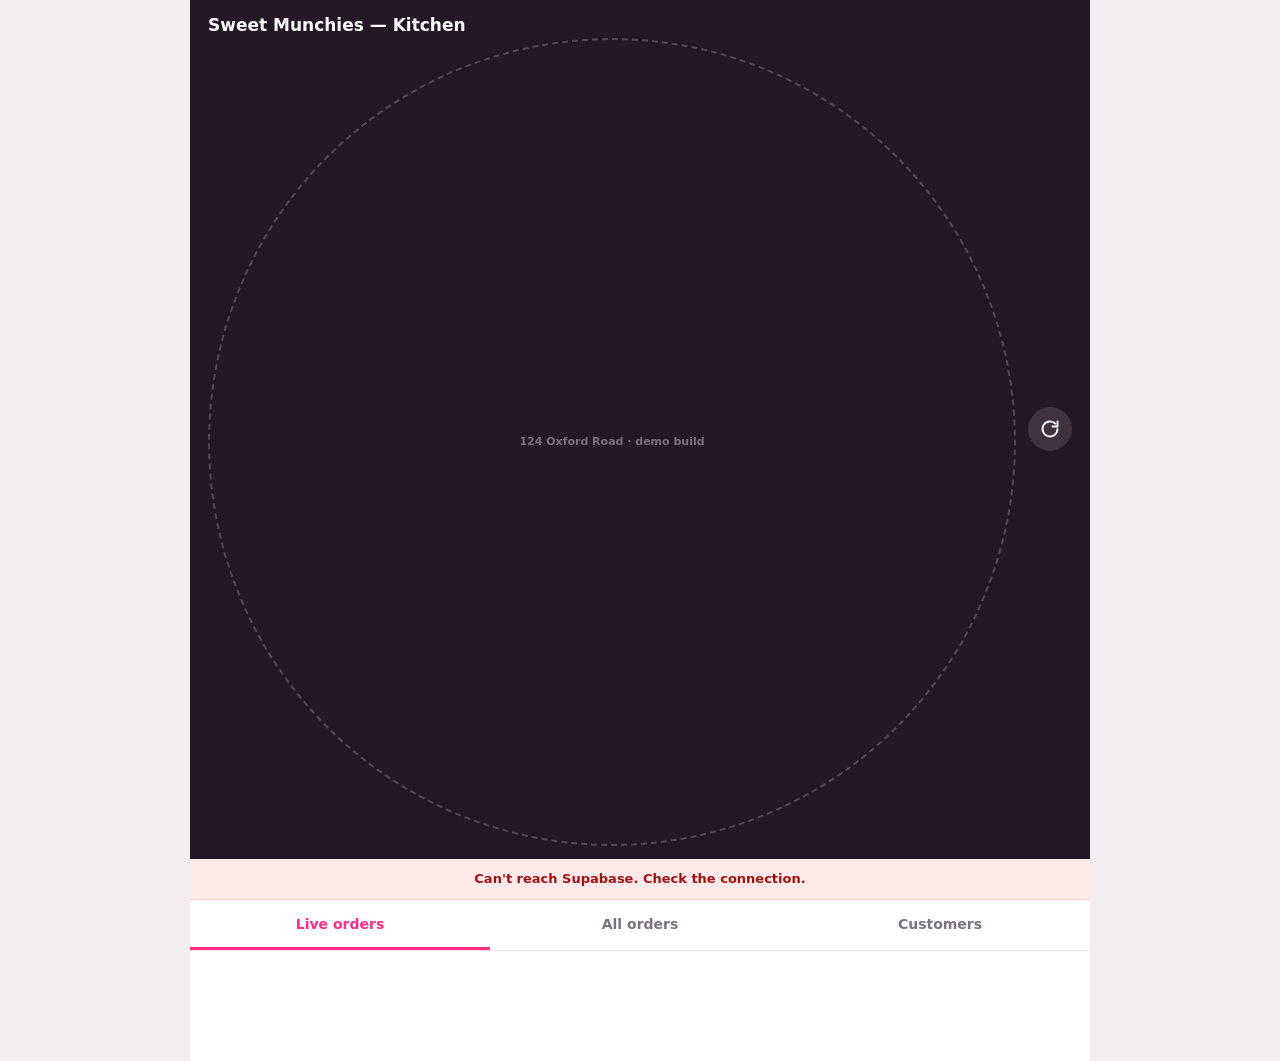
==== admin.html @ 104d4cf8 "add: Sweet Munchies ordering app — customer app, kitchen dashboard, Supabase backend" ====
<!DOCTYPE html>
<html lang="en-GB">
<head>
<meta charset="utf-8">
<meta name="viewport" content="width=device-width, initial-scale=1, viewport-fit=cover">
<meta name="theme-color" content="#241726">
<title>Sweet Munchies — Kitchen</title>
<link rel="stylesheet" href="css/style.css">
<style>
body{background:#f4eef2}
.admin{max-width:900px;margin:0 auto;background:#fff;min-height:100vh;padding-bottom:80px}
.abar{position:sticky;top:0;z-index:40;background:var(--ink);color:#fff;
  padding:calc(13px + env(safe-area-inset-top)) 18px 13px;display:flex;align-items:center;gap:12px}
.abar h1{margin:0;font-size:17px;font-weight:800;flex:1}
.abar .stamp{font-size:11px;opacity:.65}
.refresh{width:44px;height:44px;border-radius:50%;background:rgba(255,255,255,.12);
  display:flex;align-items:center;justify-content:center;color:#fff}
.refresh svg{width:20px;height:20px}
.tabs{display:flex;border-bottom:1px solid var(--border);position:sticky;
  top:calc(56px + env(safe-area-inset-top));background:#fff;z-index:30}
.tab{flex:1;min-height:50px;font-size:14px;font-weight:700;color:var(--muted);
  border-bottom:3px solid transparent}
.tab.on{color:var(--pink);border-bottom-color:var(--pink)}
.stats{display:grid;grid-template-columns:1fr 1fr;gap:12px;padding:16px 18px 4px}
.stat{background:var(--pink-soft);border-radius:16px;padding:14px}
.stat b{display:block;font-size:24px;font-weight:900;color:var(--ink);line-height:1.1}
.stat span{font-size:12px;color:var(--pink-dark);font-weight:700}
.ordercard{margin:14px 18px;border:1px solid var(--border);border-radius:16px;overflow:hidden}
.oc-head{display:flex;align-items:center;gap:10px;padding:14px 16px;background:#fbf6f9}
.oc-ref{font-weight:900;font-size:16px}
.pill{font-size:11px;font-weight:800;padding:5px 11px;border-radius:999px;text-transform:uppercase;letter-spacing:.4px}
.p-placed{background:#fff2cc;color:#8a6100}
.p-preparing{background:#ffe0ef;color:#a3105c}
.p-on_the_way,.p-ready{background:#dbeafe;color:#1e40af}
.p-completed{background:#dcfce7;color:#0a6b36}
.p-cancelled{background:#f1f1f1;color:#666}
.oc-time{margin-left:auto;font-size:12px;color:var(--muted)}
.oc-body{padding:14px 16px}
.oc-cust{font-weight:700;font-size:15px}
.oc-meta{font-size:13px;color:var(--muted);margin-top:2px;line-height:1.45}
.oc-items{margin:12px 0 0;padding:12px 0 0;border-top:1px solid var(--border);font-size:14px}
.oc-item{display:flex;justify-content:space-between;gap:12px;padding:4px 0}
.oc-item i{font-style:normal;color:var(--muted);font-size:12.5px;display:block}
.oc-note{margin-top:10px;background:#fff8e1;border-radius:10px;padding:10px 12px;
  font-size:13px;color:#7a5c00;font-weight:600}
.oc-total{display:flex;justify-content:space-between;margin-top:12px;padding-top:12px;
  border-top:1px solid var(--border);font-weight:800;font-size:16px}
.oc-actions{display:flex;gap:8px;padding:0 16px 16px;flex-wrap:wrap}
.oc-actions button{flex:1;min-width:120px;min-height:46px;border-radius:12px;
  font-weight:700;font-size:14px;background:var(--pink);color:#fff}
.oc-actions .sec{background:#f3eef1;color:var(--ink)}
.custrow{display:flex;gap:12px;align-items:center;padding:14px 18px;border-bottom:1px solid var(--border)}
.custrow b{display:block;font-size:15px}
.custrow span{font-size:12.5px;color:var(--muted)}
.custrow .right{margin-left:auto;text-align:right}
.optin-yes{color:var(--green);font-weight:800;font-size:12px}
.updated{font-size:12px;color:var(--muted);padding:10px 18px 0;text-align:center}
@media (min-width:768px){.stats{grid-template-columns:repeat(4,1fr)}}
</style>
</head>
<body>
<div class="admin">
  <div class="abar">
    <div style="flex:1">
      <h1>Sweet Munchies — Kitchen</h1>
      <div class="stamp">124 Oxford Road · demo build</div>
    </div>
    <button class="refresh" onclick="load()" aria-label="Refresh">
      <svg viewBox="0 0 24 24" fill="none" stroke="currentColor" stroke-width="2.2" stroke-linecap="round" stroke-linejoin="round">
        <path d="M21 12a9 9 0 1 1-2.6-6.4M21 3v6h-6"/></svg></button>
  </div>

  <div class="health" id="health">Can't reach Supabase. Check the connection.</div>

  <div class="tabs">
    <button class="tab on" data-tab="live" onclick="setTab('live')">Live orders</button>
    <button class="tab" data-tab="all" onclick="setTab('all')">All orders</button>
    <button class="tab" data-tab="cust" onclick="setTab('cust')">Customers</button>
  </div>

  <div class="stats" id="stats"></div>
  <div class="updated" id="updated"></div>
  <div id="panel"></div>
</div>

<div class="toast" id="toast"></div>

<script src="js/data.js"></script>
<script src="js/api.js"></script>
<script>
/* ============================================================
   admin.js — kitchen dashboard
   ============================================================ */
let orders = [], customers = [], tab = "live", timer = null;
const $ = id => document.getElementById(id);
const money = n => "£" + Number(n).toFixed(2);
const LIVE = ["placed", "preparing", "on_the_way", "ready"];

const NEXT = {
  placed: { label: "Start preparing", to: "preparing" },
  preparing: { label: "Out for delivery", to: "on_the_way", collectLabel: "Ready to collect", collectTo: "ready" },
  on_the_way: { label: "Mark delivered", to: "completed" },
  ready: { label: "Mark collected", to: "completed" }
};

function ago(ts) {
  const m = Math.floor((Date.now() - new Date(ts)) / 60000);
  if (m < 1) return "just now";
  if (m < 60) return m + " min ago";
  return Math.floor(m / 60) + "h " + (m % 60) + "m ago";
}

async function load() {
  try {
    [orders, customers] = await Promise.all([listOrders(100), listCustomers(200)]);
    $("health").style.display = "none";
  } catch (e) {
    $("health").style.display = "block";
    return;
  }
  $("updated").textContent = "Updated " + new Date().toLocaleTimeString("en-GB",
    { hour: "2-digit", minute: "2-digit", second: "2-digit" });
  renderStats(); render();
}

function renderStats() {
  const today = new Date().toDateString();
  const todays = orders.filter(o => new Date(o.created_at).toDateString() === today);
  const live = orders.filter(o => LIVE.includes(o.status));
  const rev = todays.filter(o => o.status !== "cancelled")
    .reduce((s, o) => s + Number(o.total), 0);
  const optins = customers.filter(c => c.marketing_optin).length;
  $("stats").innerHTML = `
    <div class="stat"><b>${live.length}</b><span>Live now</span></div>
    <div class="stat"><b>${todays.length}</b><span>Orders today</span></div>
    <div class="stat"><b>${money(rev)}</b><span>Takings today</span></div>
    <div class="stat"><b>${customers.length}</b><span>Customers · ${optins} opted in</span></div>`;
}

function setTab(t) {
  tab = t;
  document.querySelectorAll(".tab").forEach(x => x.classList.toggle("on", x.dataset.tab === t));
  render();
}

function orderCard(o) {
  const collect = o.fulfilment === "collection";
  const n = NEXT[o.status];
  const items = (o.items || []).map(i => `
    <div class="oc-item"><span>${i.qty} × ${i.name}
      ${i.opts && i.opts.length ? `<i>${i.opts.join(" · ")}</i>` : ""}</span>
      <span>${money(i.unit * i.qty)}</span></div>`).join("");

  let actions = "";
  if (n) {
    const label = collect && n.collectLabel ? n.collectLabel : n.label;
    const to = collect && n.collectTo ? n.collectTo : n.to;
    actions = `<button onclick="advance('${o.id}','${to}')">${label}</button>
               <button class="sec" onclick="advance('${o.id}','cancelled')">Cancel</button>`;
  }

  return `<div class="ordercard">
    <div class="oc-head">
      <span class="oc-ref">${o.order_ref}</span>
      <span class="pill p-${o.status}">${o.status.replace(/_/g, " ")}</span>
      <span class="oc-time">${ago(o.created_at)}</span>
    </div>
    <div class="oc-body">
      <div class="oc-cust">${o.customer_name} · ${collect ? "Collection" : "Delivery"}</div>
      <div class="oc-meta">
        <a href="tel:${o.customer_phone}">${o.customer_phone}</a>
        ${o.address ? "<br>" + o.address : ""}
      </div>
      <div class="oc-items">${items}</div>
      ${o.note ? `<div class="oc-note">Note: ${o.note}</div>` : ""}
      <div class="oc-total"><span>Total</span><span>${money(o.total)}</span></div>
    </div>
    ${actions ? `<div class="oc-actions">${actions}</div>` : ""}
  </div>`;
}

function render() {
  const p = $("panel");
  if (tab === "cust") {
    p.innerHTML = customers.length ? customers.map(c => `
      <div class="custrow">
        <div><b>${c.name || "—"}</b><span>${c.phone}${c.email ? " · " + c.email : ""}</span></div>
        <div class="right"><b>${money(c.total_spent)}</b>
          <span>${c.order_count} order(s) · ${c.stamps}/6 stamps</span>
          ${c.marketing_optin ? '<div class="optin-yes">Opted in</div>' : ""}</div>
      </div>`).join("")
      : `<div class="empty">No customers yet. They're added automatically at checkout.</div>`;
    return;
  }
  const list = tab === "live" ? orders.filter(o => LIVE.includes(o.status)) : orders;
  p.innerHTML = list.length ? list.map(orderCard).join("")
    : `<div class="empty">${tab === "live" ? "No live orders right now." : "No orders yet."}</div>`;
}

async function advance(id, status) {
  try {
    await setOrderStatus(id, status);
    toast("Updated to " + status.replace(/_/g, " "));
    load();
  } catch (e) { toast(e.message); }
}

let tt;
function toast(m) {
  const t = $("toast"); t.textContent = m; t.classList.add("show");
  clearTimeout(tt); tt = setTimeout(() => t.classList.remove("show"), 2200);
}

document.addEventListener("keydown", e => {
  if (e.ctrlKey && e.shiftKey && e.key.toLowerCase() === "v")
    alert("Sweet Munchies Kitchen\nv" + APP_VERSION + "\nLaunchpad Digital Solutions");
});

load();
timer = setInterval(load, 20000);   // auto-refresh every 20s
</script>
</body>
</html>
---- css/style.css ----
:root{
  --pink:#ff2d87; --pink-dark:#d81b6a; --pink-soft:#fff0f6; --pink-pale:#ffe8f2;
  --purple:#8b5cf6; --ink:#241726; --muted:#7b7280; --surface:#fff; --bg:#fffafc;
  --border:#f6e2ec; --green:#12a150; --r:18px;
}
*{box-sizing:border-box;-webkit-tap-highlight-color:transparent}
html{-webkit-text-size-adjust:100%}
body{margin:0;background:#f4eef2;color:var(--ink);
  font-family:system-ui,-apple-system,"Segoe UI",Roboto,sans-serif;
  font-size:16px;line-height:1.45;overflow-x:hidden;overscroll-behavior:none}
button{font-family:inherit;font-size:16px;cursor:pointer;border:none;background:none;color:inherit}
input,textarea{font-family:inherit;font-size:16px;width:100%;min-height:44px;padding:10px 14px;
  border:1px solid var(--border);border-radius:12px;background:#fff}
img{max-width:100%;display:block}

.app{max-width:480px;margin:0 auto;background:var(--surface);min-height:100vh;position:relative;overflow:hidden}
.main{padding-bottom:78px}
.view{display:none}.view.active{display:block}

/* ---------- HERO with drip ---------- */
.hero{background:linear-gradient(180deg,#ffd9ea 0%,#fff2f8 62%,#fff 100%);
  padding:calc(14px + env(safe-area-inset-top)) 18px 22px;position:relative;overflow:hidden}
.hero-top{display:flex;align-items:center;justify-content:space-between;margin-bottom:14px}
.hero-top .iconbtn{width:44px;height:44px;display:flex;align-items:center;justify-content:center;
  border-radius:50%;background:rgba(255,255,255,.65)}
.brandmark{text-align:center;margin:4px 0 16px}
.brandmark .l1{font-size:24px;font-weight:900;letter-spacing:2px;color:#ff2d87;
  text-shadow:1.5px 1.5px 0 #fff}
.brandmark .l2{font-size:42px;font-weight:900;letter-spacing:-1px;line-height:.95;
  -webkit-text-stroke:1.5px #241726;text-shadow:2px 3px 0 rgba(36,23,38,.18)}
.brandmark .l2 i{font-style:normal}
.hero h2{margin:0;font-size:22px;font-weight:800;text-align:center;line-height:1.2}
.hero h2 span{color:var(--pink)}
.hero p{margin:6px 0 18px;text-align:center;font-size:14px;color:#6d5f6b}
.modes{display:grid;gap:10px}
.mode{display:flex;align-items:center;gap:14px;width:100%;min-height:62px;padding:12px 18px;
  border-radius:var(--r);background:#fff;border:2px solid var(--border);text-align:left}
.mode.sel{background:var(--pink);border-color:var(--pink);color:#fff}
.mode.sel .mode-sub{color:rgba(255,255,255,.85)}
.mode svg{width:24px;height:24px;flex-shrink:0}
.mode-label{font-weight:800;font-size:16px;letter-spacing:.3px}
.mode-sub{font-size:13px;color:var(--muted)}
.tagline{margin-top:12px;background:var(--pink-soft);border-radius:14px;padding:13px;
  text-align:center;font-size:13px;font-weight:800;letter-spacing:1.2px;color:var(--pink-dark)}

/* ---------- Search ---------- */
.searchbar{display:flex;gap:10px;padding:14px 18px 4px;align-items:center}
.searchwrap{flex:1;position:relative}
.searchwrap svg{position:absolute;left:14px;top:50%;transform:translateY(-50%);
  width:19px;height:19px;color:var(--muted)}
.searchwrap input{padding-left:42px;background:#f7f2f5;border-color:transparent;border-radius:14px}

/* ---------- Chips ---------- */
.chips{display:flex;gap:9px;overflow-x:auto;padding:14px 18px 6px;
  -webkit-overflow-scrolling:touch;scrollbar-width:none}
.chips::-webkit-scrollbar{display:none}
.chip{white-space:nowrap;padding:10px 18px;min-height:44px;border-radius:999px;
  background:#f7f2f5;font-size:14px;font-weight:700;color:#5d5460;display:flex;align-items:center;gap:6px}
.chip.on{background:var(--pink);color:#fff}

/* ---------- Featured deal banner ---------- */
.featured{margin:14px 18px 0;border-radius:var(--r);overflow:hidden;position:relative;
  background:linear-gradient(120deg,#fff3d6,#ffe6ef);display:flex;align-items:stretch;min-height:150px;
  width:calc(100% - 36px);text-align:left}
.featured-txt{flex:1;padding:16px 4px 16px 18px;display:flex;flex-direction:column;justify-content:center}
.featured-kicker{font-size:19px;font-weight:900;line-height:1.05;color:var(--pink);letter-spacing:-.3px}
.featured-badge{display:inline-block;background:var(--pink);color:#fff;font-weight:900;font-size:16px;
  padding:6px 14px;border-radius:999px;margin:9px 0;align-self:flex-start}
.featured-sub{font-size:11.5px;color:#6d5f6b;line-height:1.35}
.featured-img{width:47%;flex-shrink:0;object-fit:cover}

/* ---------- Section head ---------- */
.shead{display:flex;align-items:baseline;justify-content:space-between;padding:22px 18px 10px}
.shead h3{margin:0;font-size:18px;font-weight:800}
.shead a{font-size:13px;font-weight:700;color:var(--pink)}

/* ---------- Product grid ---------- */
.grid{display:grid;grid-template-columns:1fr 1fr;gap:12px;padding:0 18px}
.card{background:#fff;border:1px solid var(--border);border-radius:var(--r);overflow:hidden;
  text-align:left;width:100%;display:flex;flex-direction:column}
.card img{aspect-ratio:1/1;object-fit:cover;width:100%}
.card-body{padding:10px 12px 12px;flex:1;display:flex;flex-direction:column}
.card-name{font-weight:700;font-size:13.5px;line-height:1.25}
.card-desc{font-size:11.5px;color:var(--muted);margin-top:2px}
.card-foot{display:flex;align-items:center;justify-content:space-between;margin-top:auto;padding-top:10px}
.price{font-weight:800;font-size:15px}
.add{width:44px;height:44px;border-radius:14px;background:var(--pink);color:#fff;font-size:24px;
  display:flex;align-items:center;justify-content:center;margin:-6px -4px -6px 0;font-weight:300}

/* ---------- Horizontal rail ---------- */
.rail{display:flex;gap:12px;overflow-x:auto;padding:0 18px 4px;
  -webkit-overflow-scrolling:touch;scrollbar-width:none}
.rail::-webkit-scrollbar{display:none}
.rail .card{min-width:154px;max-width:154px}

/* ---------- Offers list ---------- */
.offers{display:grid;gap:0;padding:0 18px}
.offer{display:flex;gap:14px;align-items:center;padding:14px 0;border-bottom:1px solid var(--border);
  text-align:left;width:100%}
.offer img{width:78px;height:78px;border-radius:14px;object-fit:cover;flex-shrink:0}
.offer-info{flex:1;min-width:0}
.offer-name{font-weight:800;font-size:15px;line-height:1.2}
.offer-price{font-weight:800;font-size:15px;color:var(--ink);margin:2px 0}
.offer-desc{font-size:12px;color:var(--muted);line-height:1.35}
.offer .add{width:36px;height:36px;font-size:20px;border-radius:50%;margin:0;flex-shrink:0}

/* ---------- Loyalty ---------- */
.loyalty{margin:20px 18px 0;padding:18px;border-radius:var(--r);
  background:linear-gradient(135deg,#2d1339,#5f2274);color:#fff}
.loyalty h3{margin:0 0 3px;font-size:16px;font-weight:800}
.loyalty p{margin:0 0 14px;font-size:13px;opacity:.8}
.stamps{display:flex;gap:7px}
.stamp{flex:1;aspect-ratio:1;border-radius:50%;border:2px dashed rgba(255,255,255,.32);
  display:flex;align-items:center;justify-content:center;font-size:13px;font-weight:800;color:rgba(255,255,255,.6)}
.stamp.on{background:var(--pink);border:2px solid var(--pink);color:#fff}
.stamp.on svg{width:17px;height:17px}

/* ---------- Benefits strip ---------- */
.benefits{display:grid;grid-template-columns:1fr 1fr;gap:12px;margin:24px 18px 28px}
.benefit{background:var(--pink-soft);border-radius:16px;padding:14px;text-align:center}
.benefit svg{width:26px;height:26px;color:var(--pink);margin:0 auto 7px}
.benefit b{display:block;font-size:13px;color:var(--pink-dark);margin-bottom:2px}
.benefit span{font-size:11.5px;color:#7a6b78;line-height:1.3}

/* ---------- Topbar ---------- */
.topbar{position:sticky;top:0;z-index:50;background:var(--surface);border-bottom:1px solid var(--border);
  padding:calc(10px + env(safe-area-inset-top)) 14px 10px;display:flex;align-items:center;gap:10px;min-height:56px}
.topbar h1{font-size:17px;margin:0;font-weight:800;flex:1;text-align:center}
.iconbtn{width:44px;height:44px;display:flex;align-items:center;justify-content:center;
  border-radius:50%;flex-shrink:0}
.iconbtn svg{width:22px;height:22px}

/* ---------- Detail ---------- */
.detail-img{width:100%;aspect-ratio:5/4;object-fit:cover}
.detail-nav{position:absolute;top:calc(12px + env(safe-area-inset-top));left:14px;right:14px;
  display:flex;justify-content:space-between;z-index:10}
.detail-nav button{width:44px;height:44px;border-radius:50%;background:rgba(255,255,255,.92);
  display:flex;align-items:center;justify-content:center}
.detail-nav svg{width:21px;height:21px}
.detail-body{padding:20px 18px}
.detail-head{display:flex;justify-content:space-between;align-items:flex-start;gap:14px}
.detail-head h2{margin:0;font-size:24px;font-weight:800;line-height:1.15}
.detail-head .p{font-size:21px;font-weight:800;color:var(--pink);white-space:nowrap}
.detail-desc{color:var(--muted);font-size:14px;margin:8px 0 0}
.hr{height:1px;background:var(--border);margin:20px 0}
.opt-head{display:flex;align-items:baseline;gap:8px;margin-bottom:12px}
.opt-head h3{margin:0;font-size:16px;font-weight:800}
.opt-head span{font-size:12.5px;color:var(--muted);font-weight:600}
.opts{display:flex;flex-wrap:wrap;gap:9px}
.opt{padding:11px 16px;min-height:44px;border-radius:999px;background:#fff;
  border:1.5px solid var(--border);font-size:14px;font-weight:600}
.opt.on{background:var(--pink);border-color:var(--pink);color:#fff}
.opt .plus{opacity:.75;font-size:12px}
.qtyrow{display:flex;align-items:center;gap:14px;margin-top:8px}
.qty{display:flex;align-items:center;border:1.5px solid var(--border);border-radius:14px}
.qty button{width:46px;height:46px;font-size:22px;font-weight:600;display:flex;align-items:center;justify-content:center}
.qty span{width:38px;text-align:center;font-weight:800}

/* ---------- Buttons ---------- */
.btn{display:flex;align-items:center;justify-content:center;gap:10px;width:100%;min-height:54px;
  border-radius:16px;font-weight:800;font-size:16px}
.btn-primary{background:var(--pink);color:#fff}
.btn-primary:active{background:var(--pink-dark)}
.btn-ghost{background:#fff;border:1.5px solid var(--border)}
.sticky-foot{position:sticky;bottom:0;background:var(--surface);border-top:1px solid var(--border);
  padding:12px 18px calc(12px + env(safe-area-inset-bottom))}

/* ---------- Basket ---------- */
.line{display:flex;gap:13px;padding:16px 18px;border-bottom:1px solid var(--border);align-items:center}
.line img{width:62px;height:62px;border-radius:14px;object-fit:cover;flex-shrink:0}
.line-info{flex:1;min-width:0}
.line-name{font-weight:700;font-size:15px}
.line-opts{font-size:12px;color:var(--muted);margin-top:1px}
.line-right{text-align:right}
.line-price{font-weight:800;font-size:15px}
.miniqty{display:flex;align-items:center;gap:4px;margin-top:6px;justify-content:flex-end}
.miniqty button{width:30px;height:30px;border-radius:50%;background:var(--pink-soft);color:var(--pink-dark);
  font-size:17px;font-weight:700;display:flex;align-items:center;justify-content:center}
.miniqty span{width:26px;text-align:center;font-weight:700;font-size:14px}
.notebox{margin:14px 18px;padding:14px;border:1px solid var(--border);border-radius:14px;
  display:flex;justify-content:space-between;align-items:center;font-size:14px;color:var(--muted);width:calc(100% - 36px)}
.totals{padding:4px 18px 0}
.trow{display:flex;justify-content:space-between;padding:8px 0;font-size:14.5px;color:#5f5663}
.trow.grand{border-top:1px solid var(--border);margin-top:8px;padding-top:15px;
  font-size:20px;font-weight:800;color:var(--ink)}
.free{color:var(--green);font-weight:800}
.saving{margin:14px 18px 0;padding:13px 15px;border-radius:14px;background:#eafaf0;color:#0a6b36;
  font-size:12.5px;font-weight:600;display:flex;gap:9px;align-items:flex-start;line-height:1.4}
.saving svg{width:17px;height:17px;flex-shrink:0;margin-top:1px}
.empty{padding:70px 24px;text-align:center;color:var(--muted)}

/* ---------- Tracking ---------- */
.track{padding:26px 18px}
.track-hero{text-align:center;padding:14px 0 6px}
.track-hero .ring{width:104px;height:104px;margin:0 auto 16px;border-radius:50%;
  background:var(--pink-soft);display:flex;align-items:center;justify-content:center}
.track-hero .ring svg{width:52px;height:52px;color:var(--pink)}
.track-hero h2{margin:0 0 5px;font-size:23px;font-weight:800}
.track-hero p{margin:0;color:var(--muted);font-size:14px}
.steps{margin:30px 0 0;padding:0;list-style:none}
.step{display:flex;gap:15px;align-items:flex-start;padding-bottom:28px;position:relative}
.step:last-child{padding-bottom:0}
.step::before{content:"";position:absolute;left:14px;top:30px;bottom:0;width:2px;background:var(--border)}
.step:last-child::before{display:none}
.step.done::before{background:var(--green)}
.dot{width:30px;height:30px;border-radius:50%;flex-shrink:0;display:flex;align-items:center;
  justify-content:center;background:#eee6ec;z-index:1;color:#fff}
.dot svg{width:15px;height:15px}
.step.done .dot{background:var(--green)}
.step.now .dot{background:var(--pink)}
.step-label{font-weight:700;font-size:15.5px}
.step-time{font-size:13px;color:var(--muted)}

/* ---------- Bottom nav ---------- */
.bottom-nav{position:fixed;bottom:0;left:0;right:0;max-width:480px;margin:0 auto;height:60px;
  display:flex;background:var(--surface);border-top:1px solid var(--border);z-index:100;
  padding-bottom:env(safe-area-inset-bottom)}
.nav-item{flex:1;display:flex;flex-direction:column;align-items:center;justify-content:center;gap:3px;
  min-height:48px;font-size:10.5px;font-weight:700;color:#a79fa8;position:relative}
.nav-item svg{width:21px;height:21px}
.nav-item.on{color:var(--pink)}
.badge{position:absolute;top:5px;left:50%;margin-left:5px;background:var(--pink);color:#fff;
  font-size:10px;min-width:17px;height:17px;border-radius:9px;display:flex;align-items:center;
  justify-content:center;padding:0 5px;font-weight:800}

.toast{position:fixed;bottom:76px;left:50%;transform:translateX(-50%) translateY(18px);
  background:var(--ink);color:#fff;padding:12px 22px;border-radius:999px;font-size:14px;font-weight:600;
  opacity:0;pointer-events:none;transition:.22s;z-index:300;white-space:nowrap}
.toast.show{opacity:1;transform:translateX(-50%) translateY(0)}

.bugbtn{position:fixed;right:14px;bottom:74px;width:44px;height:44px;border-radius:50%;
  background:var(--ink);color:#fff;display:flex;align-items:center;justify-content:center;z-index:150;
  box-shadow:0 4px 14px rgba(0,0,0,.2)}
.bugbtn svg{width:19px;height:19px}
.modal{position:fixed;inset:0;background:var(--bg);z-index:200;overflow-y:auto;padding:22px;
  padding-bottom:calc(22px + env(safe-area-inset-bottom));display:none}
.modal.open{display:block}
.modal h2{margin:0 0 4px;font-size:20px}
.modal .fld{margin-top:15px}
.modal label{display:block;font-size:14px;font-weight:600;margin-bottom:6px}

@media (min-width:768px){
  .app{box-shadow:0 0 60px rgba(90,40,80,.13)}
  .modal{inset:auto;top:50%;left:50%;transform:translate(-50%,-50%);max-width:480px;width:90%;
    border-radius:18px;max-height:88vh}
}

/* ---------- checkout ---------- */
.fld{margin-top:16px}
.fld label{display:block;font-size:14px;font-weight:700;margin-bottom:7px}
.optin{display:flex;gap:12px;align-items:flex-start;margin-top:20px;font-size:14px;line-height:1.4}
.optin input{width:22px;height:22px;min-height:22px;flex-shrink:0;margin:0;padding:0;accent-color:var(--pink)}
.optin span{padding-top:1px}

/* ---------- health banner ---------- */
.health{display:none;background:#ffe9e9;color:#a11212;font-size:13px;font-weight:600;
  text-align:center;padding:11px 14px;border-bottom:1px solid #ffd0d0}

/* ---------- loyalty line on tracking ---------- */
.stampline{margin-top:14px;display:inline-block;background:var(--pink-soft);color:var(--pink-dark);
  font-size:13px;font-weight:700;padding:9px 16px;border-radius:999px}

/* button element used as anchor */
a.btn{text-decoration:none}
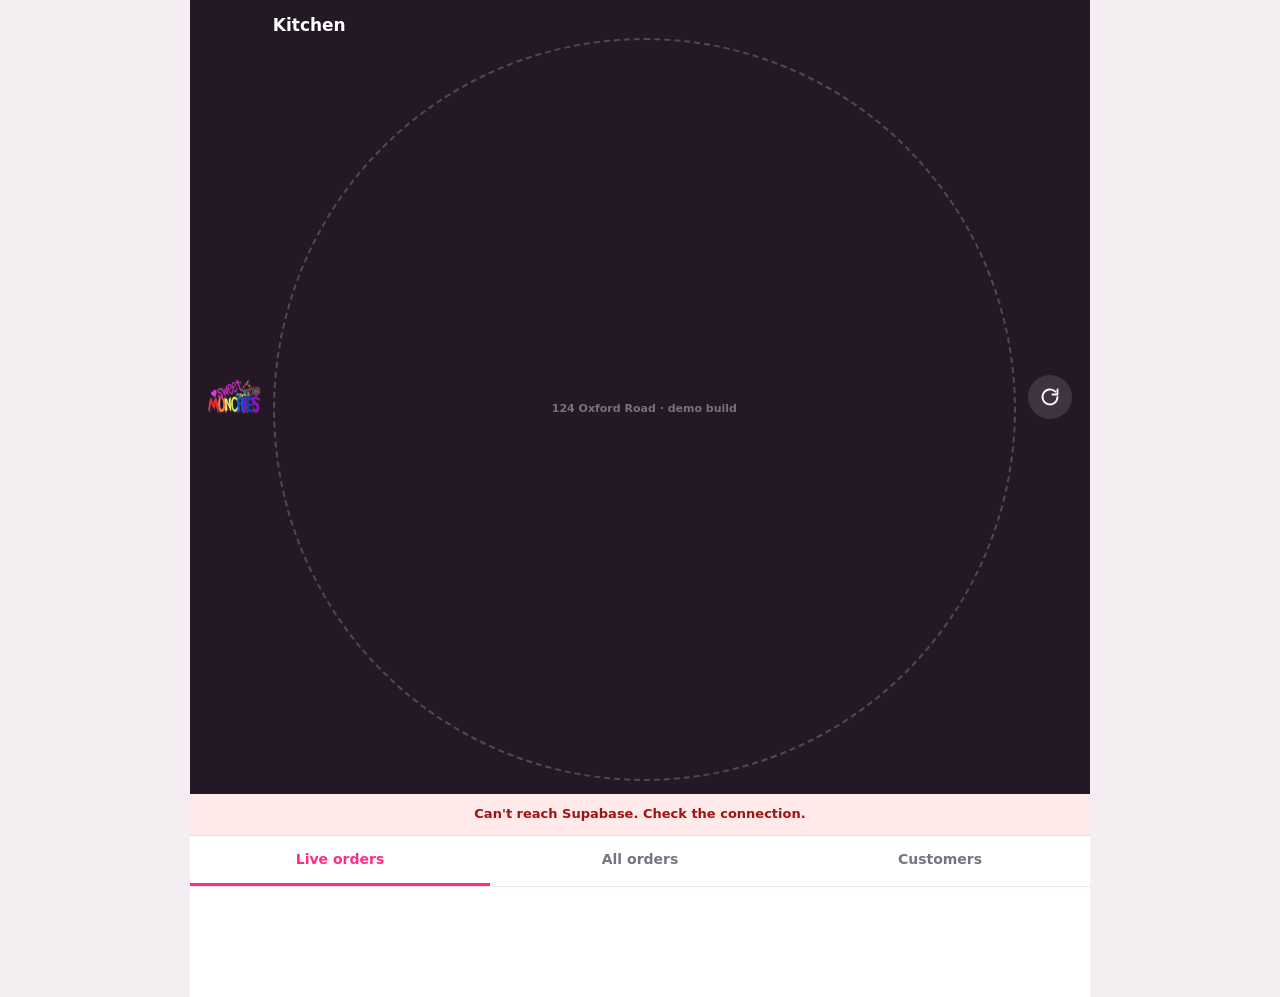
==== commit 10d8e9e4: "add: real Sweet Munchies logo, transparent PNG, app icon" ====
--- a/admin.html
+++ b/admin.html
@@ -5,6 +5,7 @@
 <meta name="viewport" content="width=device-width, initial-scale=1, viewport-fit=cover">
 <meta name="theme-color" content="#241726">
 <title>Sweet Munchies — Kitchen</title>
+<link rel="icon" href="img/icon-180.png">
 <link rel="stylesheet" href="css/style.css">
 <style>
 body{background:#f4eef2}
@@ -61,8 +62,9 @@
 <body>
 <div class="admin">
   <div class="abar">
+    <img src="img/logo.png" alt="" style="height:34px;width:auto">
     <div style="flex:1">
-      <h1>Sweet Munchies — Kitchen</h1>
+      <h1>Kitchen</h1>
       <div class="stamp">124 Oxford Road · demo build</div>
     </div>
     <button class="refresh" onclick="load()" aria-label="Refresh">
--- a/css/style.css
+++ b/css/style.css
@@ -23,12 +23,8 @@
 .hero-top{display:flex;align-items:center;justify-content:space-between;margin-bottom:14px}
 .hero-top .iconbtn{width:44px;height:44px;display:flex;align-items:center;justify-content:center;
   border-radius:50%;background:rgba(255,255,255,.65)}
-.brandmark{text-align:center;margin:4px 0 16px}
-.brandmark .l1{font-size:24px;font-weight:900;letter-spacing:2px;color:#ff2d87;
-  text-shadow:1.5px 1.5px 0 #fff}
-.brandmark .l2{font-size:42px;font-weight:900;letter-spacing:-1px;line-height:.95;
-  -webkit-text-stroke:1.5px #241726;text-shadow:2px 3px 0 rgba(36,23,38,.18)}
-.brandmark .l2 i{font-style:normal}
+.brandmark{text-align:center;margin:2px 0 14px}
+.brandmark img{width:82%;max-width:300px;height:auto;margin:0 auto}
 .hero h2{margin:0;font-size:22px;font-weight:800;text-align:center;line-height:1.2}
 .hero h2 span{color:var(--pink)}
 .hero p{margin:6px 0 18px;text-align:center;font-size:14px;color:#6d5f6b}
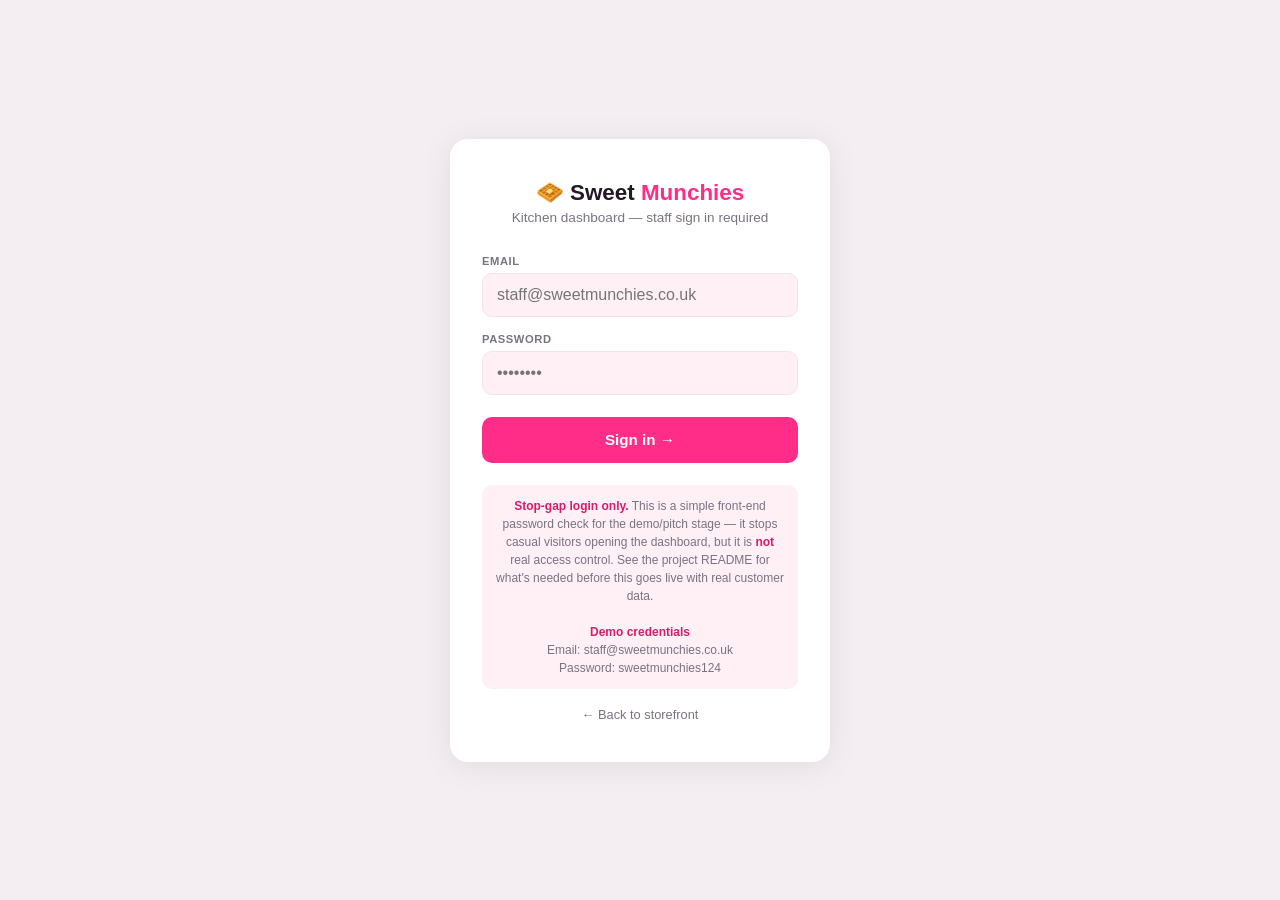
==== commit f3df5a90: "fix: add login gate to kitchen/owner dashboard admin.html shows every customer's name, phone, email," ====
--- a/admin.html
+++ b/admin.html
@@ -70,6 +70,9 @@
     <button class="refresh" onclick="load()" aria-label="Refresh">
       <svg viewBox="0 0 24 24" fill="none" stroke="currentColor" stroke-width="2.2" stroke-linecap="round" stroke-linejoin="round">
         <path d="M21 12a9 9 0 1 1-2.6-6.4M21 3v6h-6"/></svg></button>
+    <button class="refresh" onclick="logout()" aria-label="Sign out" title="Sign out">
+      <svg viewBox="0 0 24 24" fill="none" stroke="currentColor" stroke-width="2.2" stroke-linecap="round" stroke-linejoin="round">
+        <path d="M9 21H5a2 2 0 0 1-2-2V5a2 2 0 0 1 2-2h4"/><polyline points="16 17 21 12 16 7"/><line x1="21" y1="12" x2="9" y2="12"/></svg></button>
   </div>
 
   <div class="health" id="health">Can't reach Supabase. Check the connection.</div>
@@ -93,6 +96,27 @@
 /* ============================================================
    admin.js — kitchen dashboard
    ============================================================ */
+
+/* ── AUTH GATE ──
+   Stop-gap only: this just stops someone opening this page in a
+   browser without knowing the staff password. It does NOT stop
+   someone calling the Supabase REST API directly with the public
+   anon key — that needs a Row Level Security policy set up in
+   Supabase itself (see README). */
+(function () {
+  try {
+    if (localStorage.getItem("sm_admin_auth") !== "ok") {
+      window.location.href = "login.html";
+    }
+  } catch (e) {
+    window.location.href = "login.html";
+  }
+})();
+function logout() {
+  try { localStorage.removeItem("sm_admin_auth"); } catch (e) {}
+  window.location.href = "login.html";
+}
+
 let orders = [], customers = [], tab = "live", timer = null;
 const $ = id => document.getElementById(id);
 const money = n => "£" + Number(n).toFixed(2);
--- a/css/style.css
+++ b/css/style.css
@@ -258,3 +258,28 @@
 
 /* button element used as anchor */
 a.btn{text-decoration:none}
+
+/* ---------- sticky category bar ----------
+   The chips control the grid directly beneath them, so they stick to the
+   top of the viewport once you scroll into the menu. Switch category
+   without scrolling back up. */
+.chipbar{position:sticky;top:0;z-index:35;background:#fff;
+  border-bottom:1px solid var(--border);margin-bottom:12px;
+  box-shadow:0 2px 8px rgba(90,40,80,.04)}
+.chipbar .chips{padding:12px 18px}
+/* fade at the right edge so it reads as scrollable */
+.chipbar::after{content:"";position:absolute;right:0;top:0;bottom:1px;width:34px;
+  background:linear-gradient(90deg,rgba(255,255,255,0),#fff);pointer-events:none}
+
+/* ---------- postcode lookup ---------- */
+.pcrow{display:flex;gap:9px}
+.pcrow input{flex:1;text-transform:uppercase}
+.pcbtn{min-width:88px;min-height:44px;border-radius:12px;background:var(--ink);color:#fff;
+  font-weight:700;font-size:15px}
+.pcbtn:disabled{opacity:.5}
+.pcresult{margin-top:10px;font-size:13.5px;line-height:1.45;display:none;
+  padding:11px 13px;border-radius:12px;font-weight:600}
+.pcresult.show{display:block}
+.pcresult.ok{background:#eafaf0;color:#0a6b36}
+.pcresult.no{background:#ffe9e9;color:#a11212}
+.pcresult.busy{background:#f3eef1;color:var(--muted)}
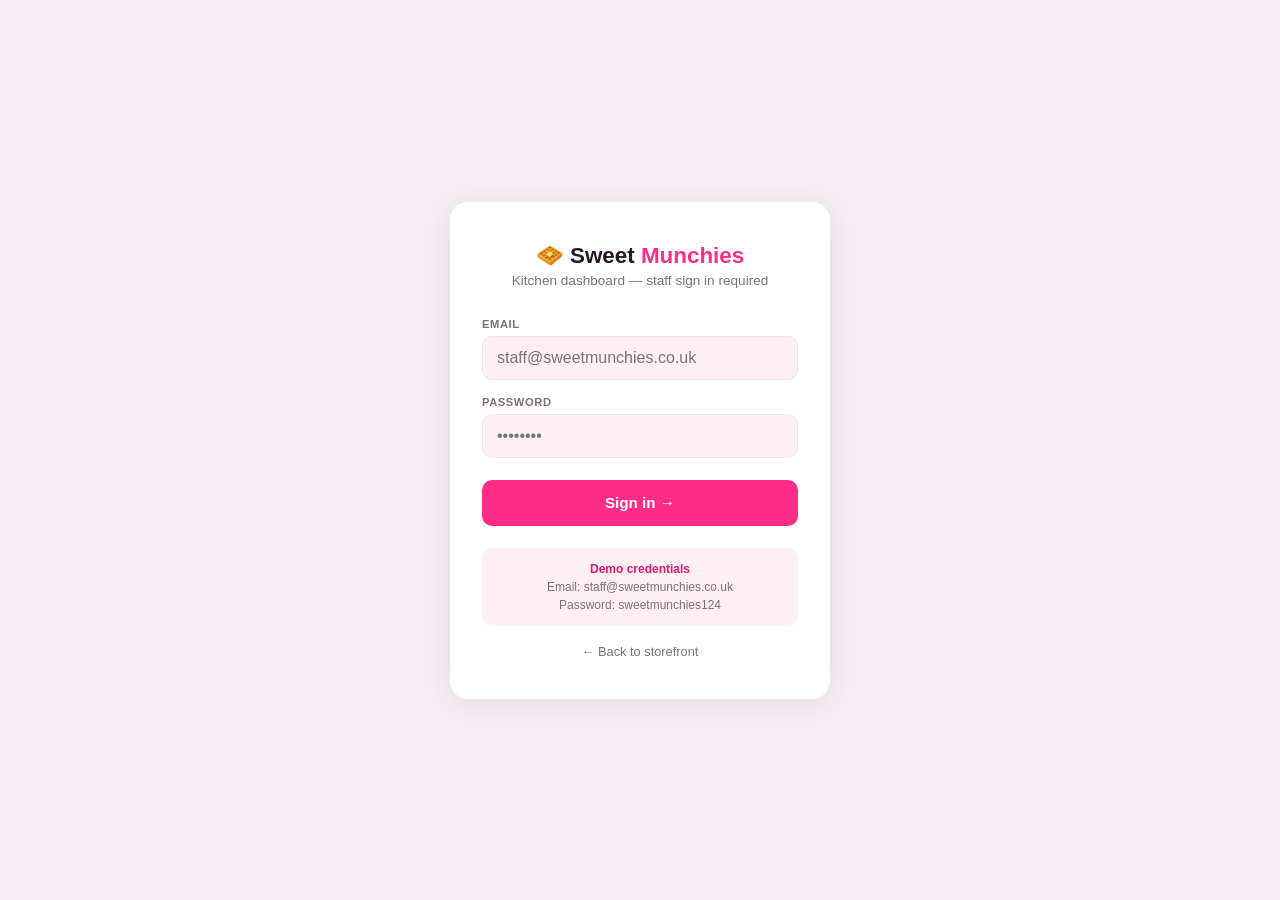
==== commit dd88a65a: "Make the staff login a real, server-checked gate The previous fix added a password screen in front o" ====
--- a/admin.html
+++ b/admin.html
@@ -98,22 +98,21 @@
    ============================================================ */
 
 /* ── AUTH GATE ──
-   Stop-gap only: this just stops someone opening this page in a
-   browser without knowing the staff password. It does NOT stop
-   someone calling the Supabase REST API directly with the public
-   anon key — that needs a Row Level Security policy set up in
-   Supabase itself (see README). */
+   The staff PIN entered at login is kept for this tab only
+   (sessionStorage) and sent with every staff request below — the
+   database itself checks it (sm_check_staff_pin) before returning
+   any customer/order data, not just this page deciding to redirect. */
+var STAFF_PIN = null;
 (function () {
   try {
-    if (localStorage.getItem("sm_admin_auth") !== "ok") {
-      window.location.href = "login.html";
-    }
-  } catch (e) {
+    STAFF_PIN = sessionStorage.getItem("sm_admin_pin");
+  } catch (e) {}
+  if (!STAFF_PIN) {
     window.location.href = "login.html";
   }
 })();
 function logout() {
-  try { localStorage.removeItem("sm_admin_auth"); } catch (e) {}
+  try { sessionStorage.removeItem("sm_admin_pin"); } catch (e) {}
   window.location.href = "login.html";
 }
 
@@ -138,7 +137,7 @@
 
 async function load() {
   try {
-    [orders, customers] = await Promise.all([listOrders(100), listCustomers(200)]);
+    [orders, customers] = await Promise.all([listOrders(100, STAFF_PIN), listCustomers(200, STAFF_PIN)]);
     $("health").style.display = "none";
   } catch (e) {
     $("health").style.display = "block";
@@ -225,7 +224,7 @@
 
 async function advance(id, status) {
   try {
-    await setOrderStatus(id, status);
+    await setOrderStatus(id, status, STAFF_PIN);
     toast("Updated to " + status.replace(/_/g, " "));
     load();
   } catch (e) { toast(e.message); }
